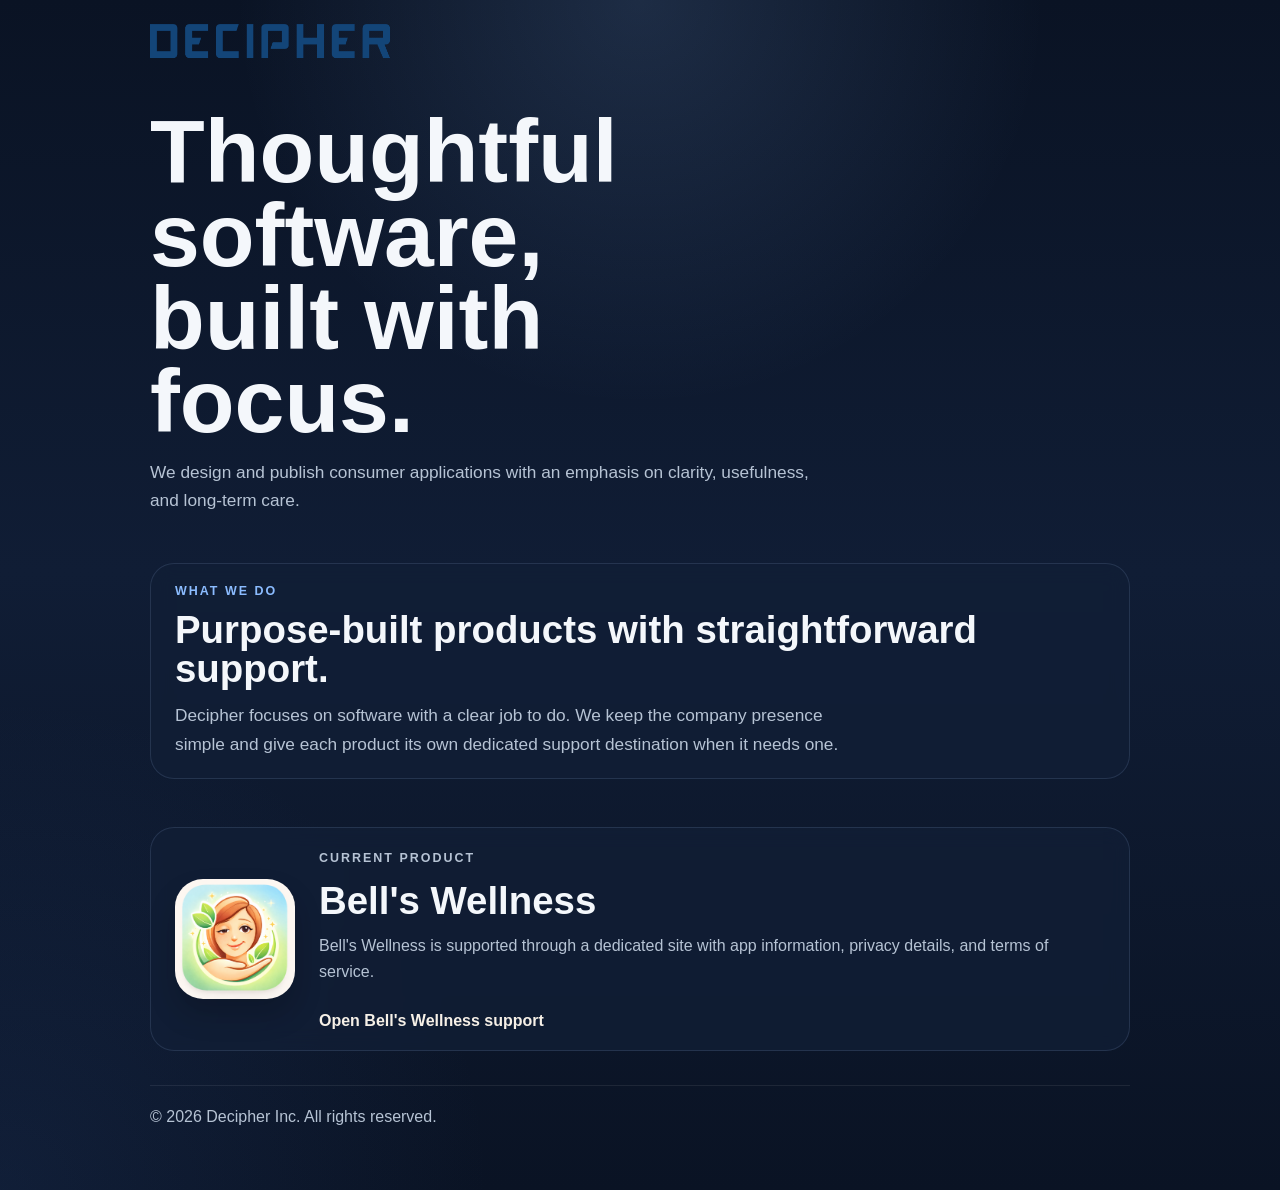
==== index.html @ 93eb4d35 "Set explicit homepage spacing" ====
<!doctype html>
<html lang="en">
  <head>
    <meta charset="UTF-8" />
    <meta name="viewport" content="width=device-width, initial-scale=1.0" />
    <meta
      name="description"
      content="Decipher Inc. builds thoughtful software products."
    />
    <title>Decipher Inc.</title>
    <link rel="stylesheet" href="/assets/site.css?v=20260409-3" />
  </head>
  <body>
    <div class="page-shell">
      <header class="site-header">
        <a class="brand" href="/" aria-label="Decipher Inc. home">
          <img class="brand-logo" src="/assets/decipher-logo.png" alt="Decipher Inc." />
        </a>
      </header>

      <main>
        <section class="hero" aria-labelledby="hero-title">
          <h1 id="hero-title">Thoughtful software, built with focus.</h1>
          <p class="hero-text">
            We design and publish consumer applications with an emphasis on
            clarity, usefulness, and long-term care.
          </p>
        </section>

        <section class="company-note" aria-labelledby="company-note-title">
          <p class="eyebrow">What We Do</p>
          <h2 id="company-note-title">Purpose-built products with straightforward support.</h2>
          <p class="hero-text">
            Decipher focuses on software with a clear job to do. We keep the
            company presence simple and give each product its own dedicated
            support destination when it needs one.
          </p>
        </section>

        <section class="product-section" id="product" aria-labelledby="current-product">
          <img
            class="product-icon"
            src="/assets/bellswellness-app-icon.png"
            alt="Bell's Wellness app icon"
          />

          <div class="product-content">
            <p class="eyebrow">Current Product</p>
            <h2 id="current-product">Bell's Wellness</h2>
            <p>
              Bell's Wellness is supported through a dedicated site with app
              information, privacy details, and terms of service.
            </p>
            <a class="text-link" href="https://bellswellness.decipherbrands.com">Open Bell's Wellness support</a>
          </div>
        </section>
      </main>

      <footer class="site-footer">
        <p>&copy; 2026 Decipher Inc. All rights reserved.</p>
      </footer>
    </div>
  </body>
</html>
---- assets/site.css ----
:root {
  --bg: #0a1324;
  --bg-alt: #101d35;
  --panel: rgba(18, 31, 55, 0.76);
  --line: rgba(141, 172, 218, 0.16);
  --text: #f4f7fb;
  --muted: #b6c3d4;
  --signal: #8bbcff;
  --soft: rgba(139, 188, 255, 0.1);
  --cream: #f6f0e7;
}

* {
  box-sizing: border-box;
}

html {
  scroll-behavior: smooth;
}

body {
  margin: 0;
  min-height: 100vh;
  font-family: "Avenir Next", "Segoe UI", sans-serif;
  color: var(--text);
  background:
    radial-gradient(circle at top center, rgba(139, 188, 255, 0.15), transparent 30%),
    radial-gradient(circle at bottom left, rgba(47, 82, 145, 0.18), transparent 28%),
    linear-gradient(180deg, var(--bg) 0%, var(--bg-alt) 48%, var(--bg) 100%);
}

a {
  color: inherit;
}

.page-shell {
  width: min(980px, calc(100% - 28px));
  margin: 0 auto;
  padding: 24px 0 44px;
}

.site-header,
.hero,
.company-note,
.product-section,
.site-footer {
  animation: fade-up 520ms ease both;
}

.site-header {
  margin-bottom: 48px;
}

.brand {
  display: inline-flex;
  align-items: center;
}

.brand-logo {
  width: min(42vw, 240px);
  display: block;
}

.page-shell main {
  display: flex;
  flex-direction: column;
  gap: 48px;
}

.hero {
  min-height: auto;
  display: flex;
  flex-direction: column;
  justify-content: flex-start;
  padding: 0;
}

.eyebrow {
  margin: 0 0 12px;
  text-transform: uppercase;
  letter-spacing: 0.16em;
  font-size: 0.78rem;
  font-weight: 700;
  color: var(--signal);
}

h1,
h2,
p,
ul {
  margin-top: 0;
}

h1 {
  font-size: clamp(3.2rem, 7vw, 6rem);
  line-height: 0.93;
  margin-bottom: 14px;
  max-width: 11ch;
}

h2 {
  font-size: clamp(1.8rem, 3vw, 2.6rem);
  line-height: 1.04;
  margin-bottom: 12px;
}

.hero-text,
.product-content p,
.site-footer {
  color: var(--muted);
  line-height: 1.65;
}

.hero-text {
  max-width: 42rem;
  font-size: 1.08rem;
  margin-bottom: 0;
}

.company-note,
.product-section {
  border: 1px solid var(--line);
  border-radius: 24px;
  background: var(--panel);
  backdrop-filter: blur(10px);
}

.company-note {
  margin: 0;
  padding: 20px 24px;
}

.product-section {
  display: grid;
  grid-template-columns: 120px minmax(0, 1fr);
  gap: 24px;
  align-items: center;
  padding: 20px 24px;
}

.product-icon {
  width: 100%;
  border-radius: 28px;
  display: block;
  box-shadow: 0 16px 28px rgba(0, 0, 0, 0.18);
}

.text-link,
.site-footer a {
  color: var(--cream);
  text-decoration: none;
}

.text-link {
  display: inline-block;
  margin-top: 10px;
  font-weight: 700;
}

.text-link:hover,
.text-link:focus-visible,
.site-footer a:hover,
.site-footer a:focus-visible {
  color: #ffffff;
}

.site-footer {
  display: block;
  margin-top: 34px;
  padding-top: 18px;
  border-top: 1px solid rgba(255, 255, 255, 0.08);
}

@keyframes fade-up {
  from {
    opacity: 0;
    transform: translateY(14px);
  }

  to {
    opacity: 1;
    transform: translateY(0);
  }
}

@media (max-width: 820px) {
  .product-section,
  .site-footer {
    grid-template-columns: 1fr;
  }

  .hero {
    padding: 0;
  }

  .brand-logo {
    width: min(58vw, 240px);
  }

  .product-icon {
    max-width: 108px;
  }
}
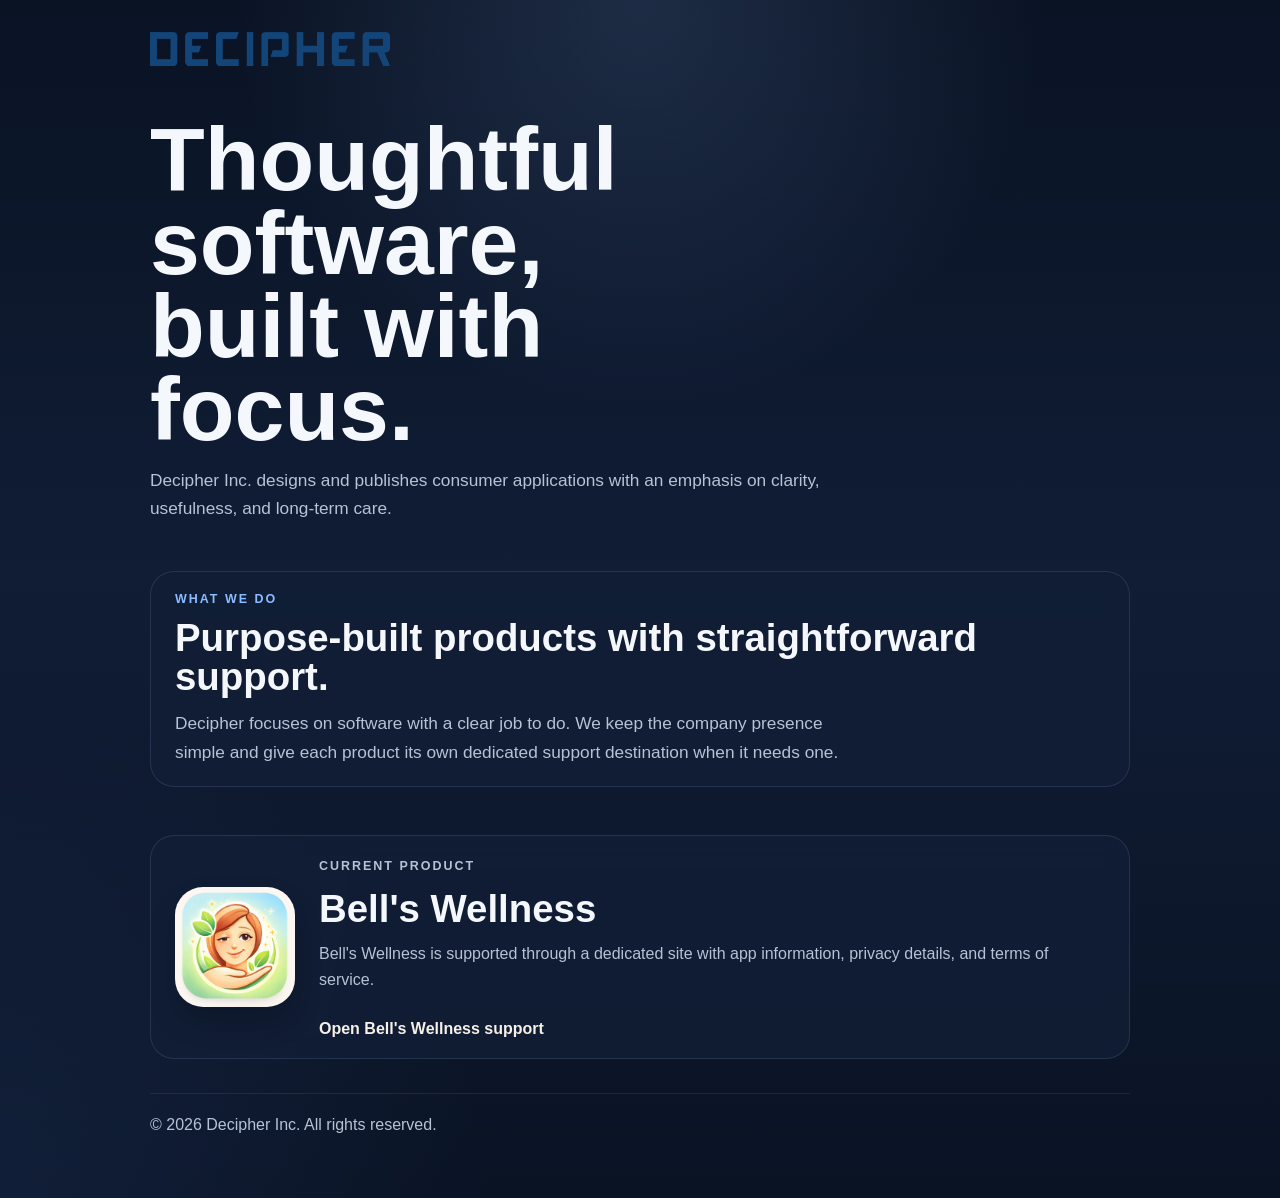
==== commit 730bc160: "Restore hero company name and top padding" ====
--- a/index.html
+++ b/index.html
@@ -8,7 +8,7 @@
       content="Decipher Inc. builds thoughtful software products."
     />
     <title>Decipher Inc.</title>
-    <link rel="stylesheet" href="/assets/site.css?v=20260409-3" />
+    <link rel="stylesheet" href="/assets/site.css?v=20260409-4" />
   </head>
   <body>
     <div class="page-shell">
@@ -22,8 +22,8 @@
         <section class="hero" aria-labelledby="hero-title">
           <h1 id="hero-title">Thoughtful software, built with focus.</h1>
           <p class="hero-text">
-            We design and publish consumer applications with an emphasis on
-            clarity, usefulness, and long-term care.
+            Decipher Inc. designs and publishes consumer applications with an
+            emphasis on clarity, usefulness, and long-term care.
           </p>
         </section>
 
--- a/assets/site.css
+++ b/assets/site.css
@@ -36,7 +36,7 @@
 .page-shell {
   width: min(980px, calc(100% - 28px));
   margin: 0 auto;
-  padding: 24px 0 44px;
+  padding: 32px 0 44px;
 }
 
 .site-header,
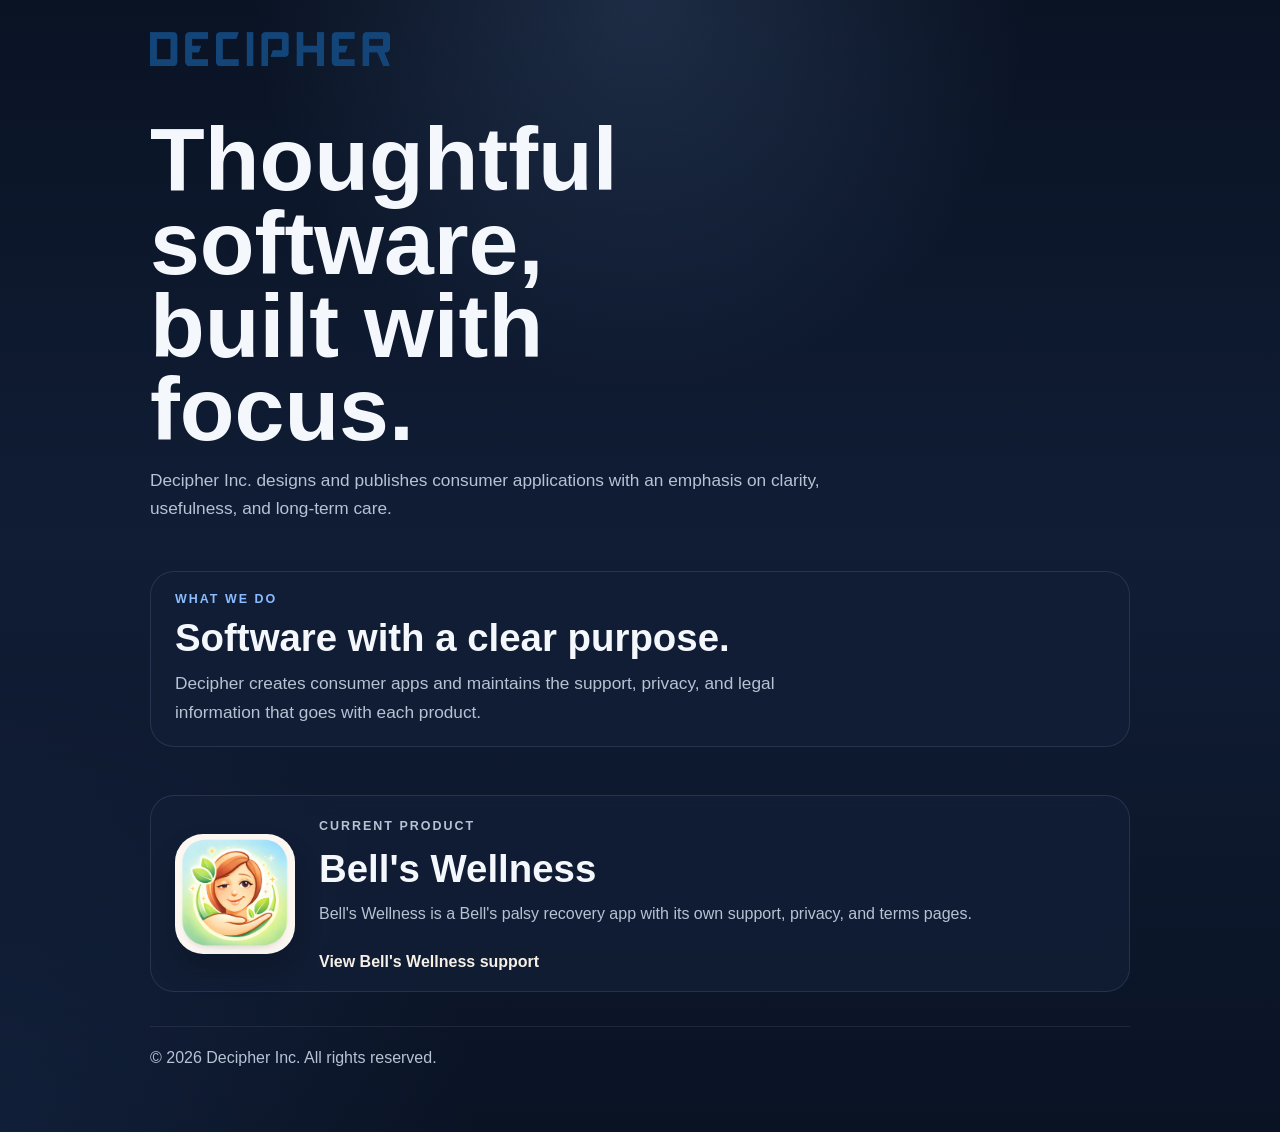
==== commit e3a3643b: "Rewrite homepage card copy" ====
--- a/index.html
+++ b/index.html
@@ -8,7 +8,7 @@
       content="Decipher Inc. builds thoughtful software products."
     />
     <title>Decipher Inc.</title>
-    <link rel="stylesheet" href="/assets/site.css?v=20260409-4" />
+    <link rel="stylesheet" href="/assets/site.css?v=20260409-5" />
   </head>
   <body>
     <div class="page-shell">
@@ -29,11 +29,10 @@
 
         <section class="company-note" aria-labelledby="company-note-title">
           <p class="eyebrow">What We Do</p>
-          <h2 id="company-note-title">Purpose-built products with straightforward support.</h2>
+          <h2 id="company-note-title">Software with a clear purpose.</h2>
           <p class="hero-text">
-            Decipher focuses on software with a clear job to do. We keep the
-            company presence simple and give each product its own dedicated
-            support destination when it needs one.
+            Decipher creates consumer apps and maintains the support, privacy,
+            and legal information that goes with each product.
           </p>
         </section>
 
@@ -48,10 +47,10 @@
             <p class="eyebrow">Current Product</p>
             <h2 id="current-product">Bell's Wellness</h2>
             <p>
-              Bell's Wellness is supported through a dedicated site with app
-              information, privacy details, and terms of service.
+              Bell's Wellness is a Bell's palsy recovery app with its own
+              support, privacy, and terms pages.
             </p>
-            <a class="text-link" href="https://bellswellness.decipherbrands.com">Open Bell's Wellness support</a>
+            <a class="text-link" href="https://bellswellness.decipherbrands.com">View Bell's Wellness support</a>
           </div>
         </section>
       </main>
--- a/assets/site.css
+++ b/assets/site.css
@@ -102,6 +102,7 @@
   font-size: clamp(1.8rem, 3vw, 2.6rem);
   line-height: 1.04;
   margin-bottom: 12px;
+  text-wrap: balance;
 }
 
 .hero-text,
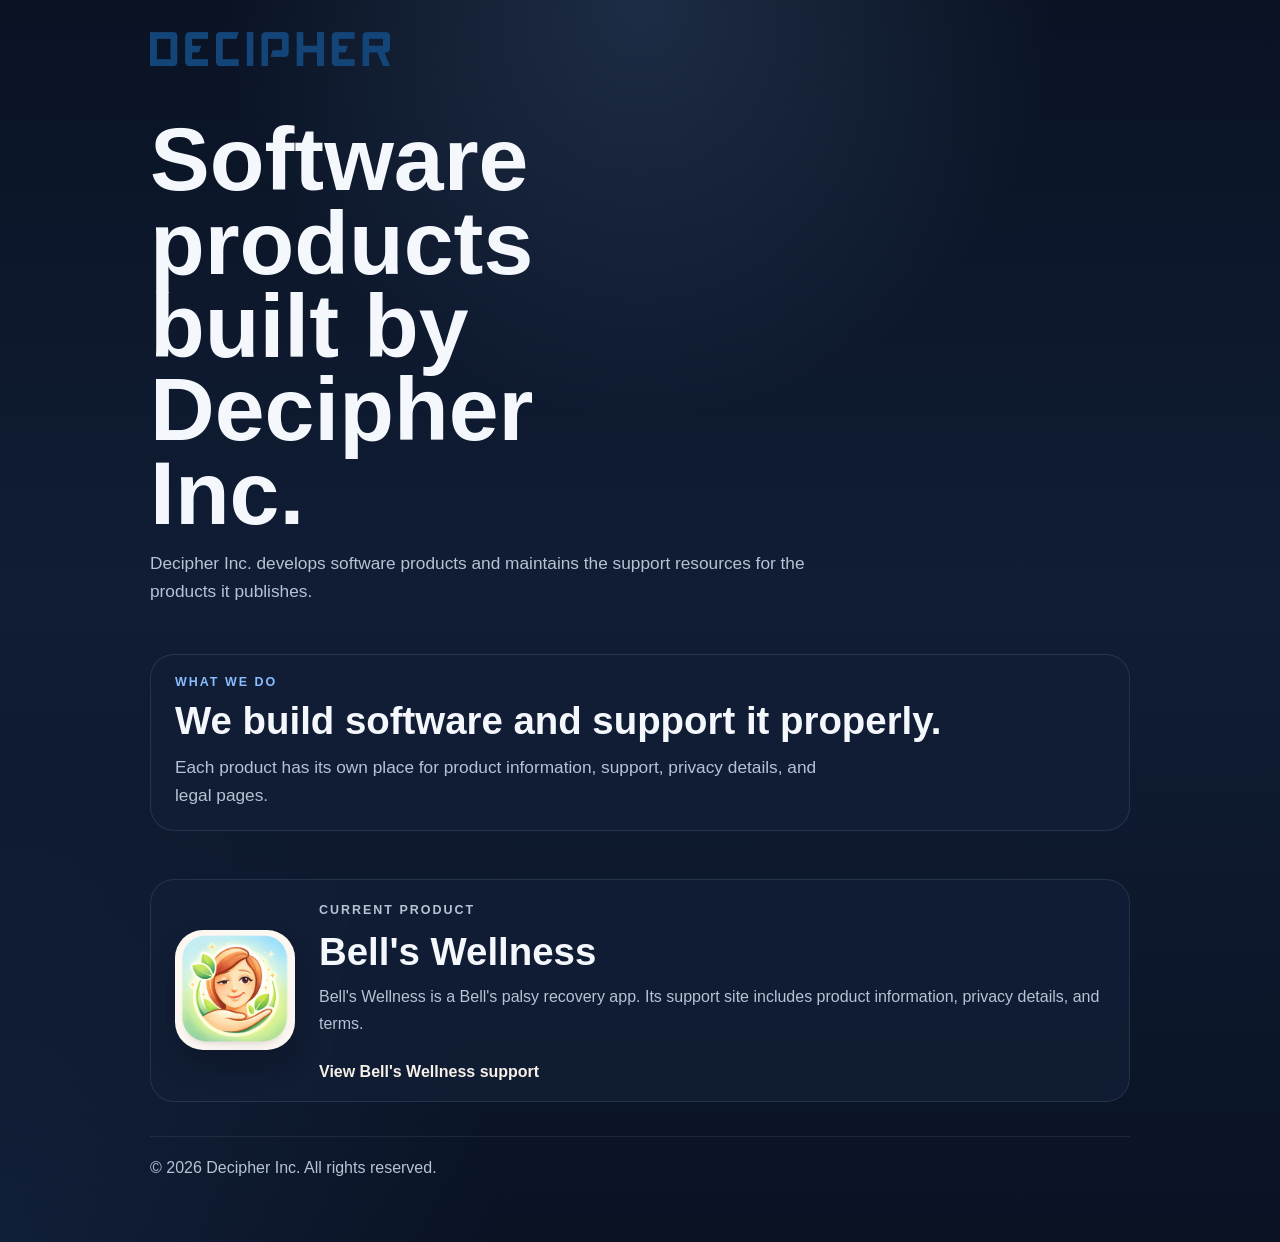
==== commit 54406aa1: "Simplify homepage language" ====
--- a/index.html
+++ b/index.html
@@ -5,7 +5,7 @@
     <meta name="viewport" content="width=device-width, initial-scale=1.0" />
     <meta
       name="description"
-      content="Decipher Inc. builds thoughtful software products."
+      content="Decipher Inc. develops software products."
     />
     <title>Decipher Inc.</title>
     <link rel="stylesheet" href="/assets/site.css?v=20260409-5" />
@@ -20,19 +20,19 @@
 
       <main>
         <section class="hero" aria-labelledby="hero-title">
-          <h1 id="hero-title">Thoughtful software, built with focus.</h1>
+          <h1 id="hero-title">Software products built by Decipher Inc.</h1>
           <p class="hero-text">
-            Decipher Inc. designs and publishes consumer applications with an
-            emphasis on clarity, usefulness, and long-term care.
+            Decipher Inc. develops software products and maintains the support
+            resources for the products it publishes.
           </p>
         </section>
 
         <section class="company-note" aria-labelledby="company-note-title">
           <p class="eyebrow">What We Do</p>
-          <h2 id="company-note-title">Software with a clear purpose.</h2>
+          <h2 id="company-note-title">We build software and support it properly.</h2>
           <p class="hero-text">
-            Decipher creates consumer apps and maintains the support, privacy,
-            and legal information that goes with each product.
+            Each product has its own place for product information, support,
+            privacy details, and legal pages.
           </p>
         </section>
 
@@ -47,8 +47,8 @@
             <p class="eyebrow">Current Product</p>
             <h2 id="current-product">Bell's Wellness</h2>
             <p>
-              Bell's Wellness is a Bell's palsy recovery app with its own
-              support, privacy, and terms pages.
+              Bell's Wellness is a Bell's palsy recovery app. Its support site
+              includes product information, privacy details, and terms.
             </p>
             <a class="text-link" href="https://bellswellness.decipherbrands.com">View Bell's Wellness support</a>
           </div>
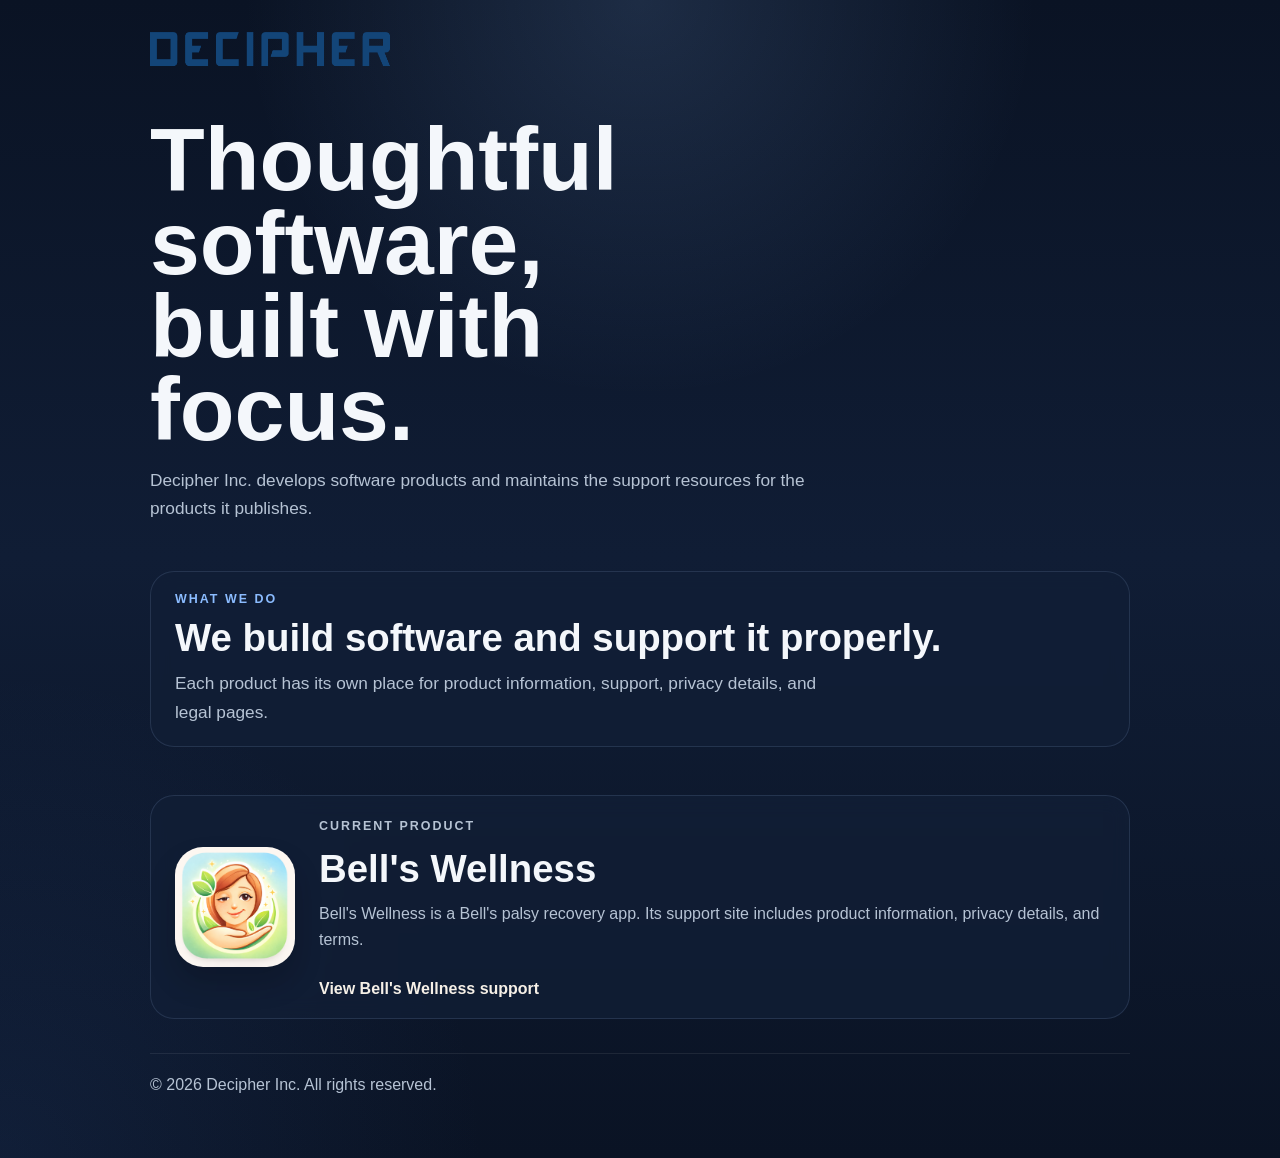
==== commit 62324f60: "Restore homepage hero headline" ====
--- a/index.html
+++ b/index.html
@@ -20,7 +20,7 @@
 
       <main>
         <section class="hero" aria-labelledby="hero-title">
-          <h1 id="hero-title">Software products built by Decipher Inc.</h1>
+          <h1 id="hero-title">Thoughtful software, built with focus.</h1>
           <p class="hero-text">
             Decipher Inc. develops software products and maintains the support
             resources for the products it publishes.
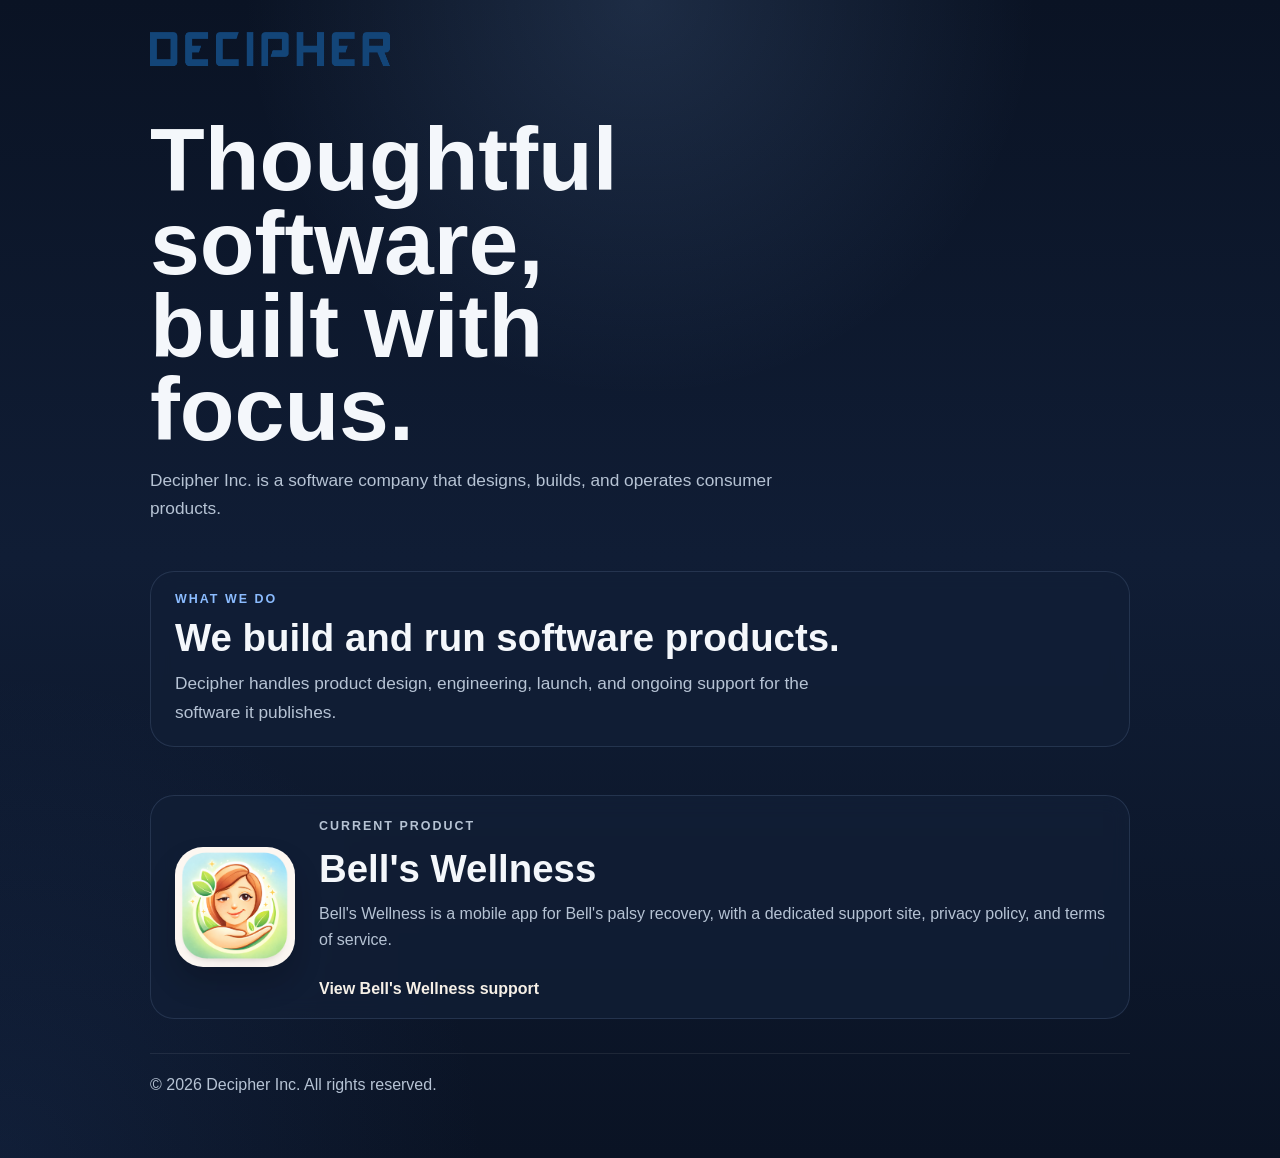
==== commit 0f25560f: "Rewrite homepage company copy" ====
--- a/index.html
+++ b/index.html
@@ -22,17 +22,17 @@
         <section class="hero" aria-labelledby="hero-title">
           <h1 id="hero-title">Thoughtful software, built with focus.</h1>
           <p class="hero-text">
-            Decipher Inc. develops software products and maintains the support
-            resources for the products it publishes.
+            Decipher Inc. is a software company that designs, builds, and
+            operates consumer products.
           </p>
         </section>
 
         <section class="company-note" aria-labelledby="company-note-title">
           <p class="eyebrow">What We Do</p>
-          <h2 id="company-note-title">We build software and support it properly.</h2>
+          <h2 id="company-note-title">We build and run software products.</h2>
           <p class="hero-text">
-            Each product has its own place for product information, support,
-            privacy details, and legal pages.
+            Decipher handles product design, engineering, launch, and ongoing
+            support for the software it publishes.
           </p>
         </section>
 
@@ -47,8 +47,8 @@
             <p class="eyebrow">Current Product</p>
             <h2 id="current-product">Bell's Wellness</h2>
             <p>
-              Bell's Wellness is a Bell's palsy recovery app. Its support site
-              includes product information, privacy details, and terms.
+              Bell's Wellness is a mobile app for Bell's palsy recovery, with a
+              dedicated support site, privacy policy, and terms of service.
             </p>
             <a class="text-link" href="https://bellswellness.decipherbrands.com">View Bell's Wellness support</a>
           </div>
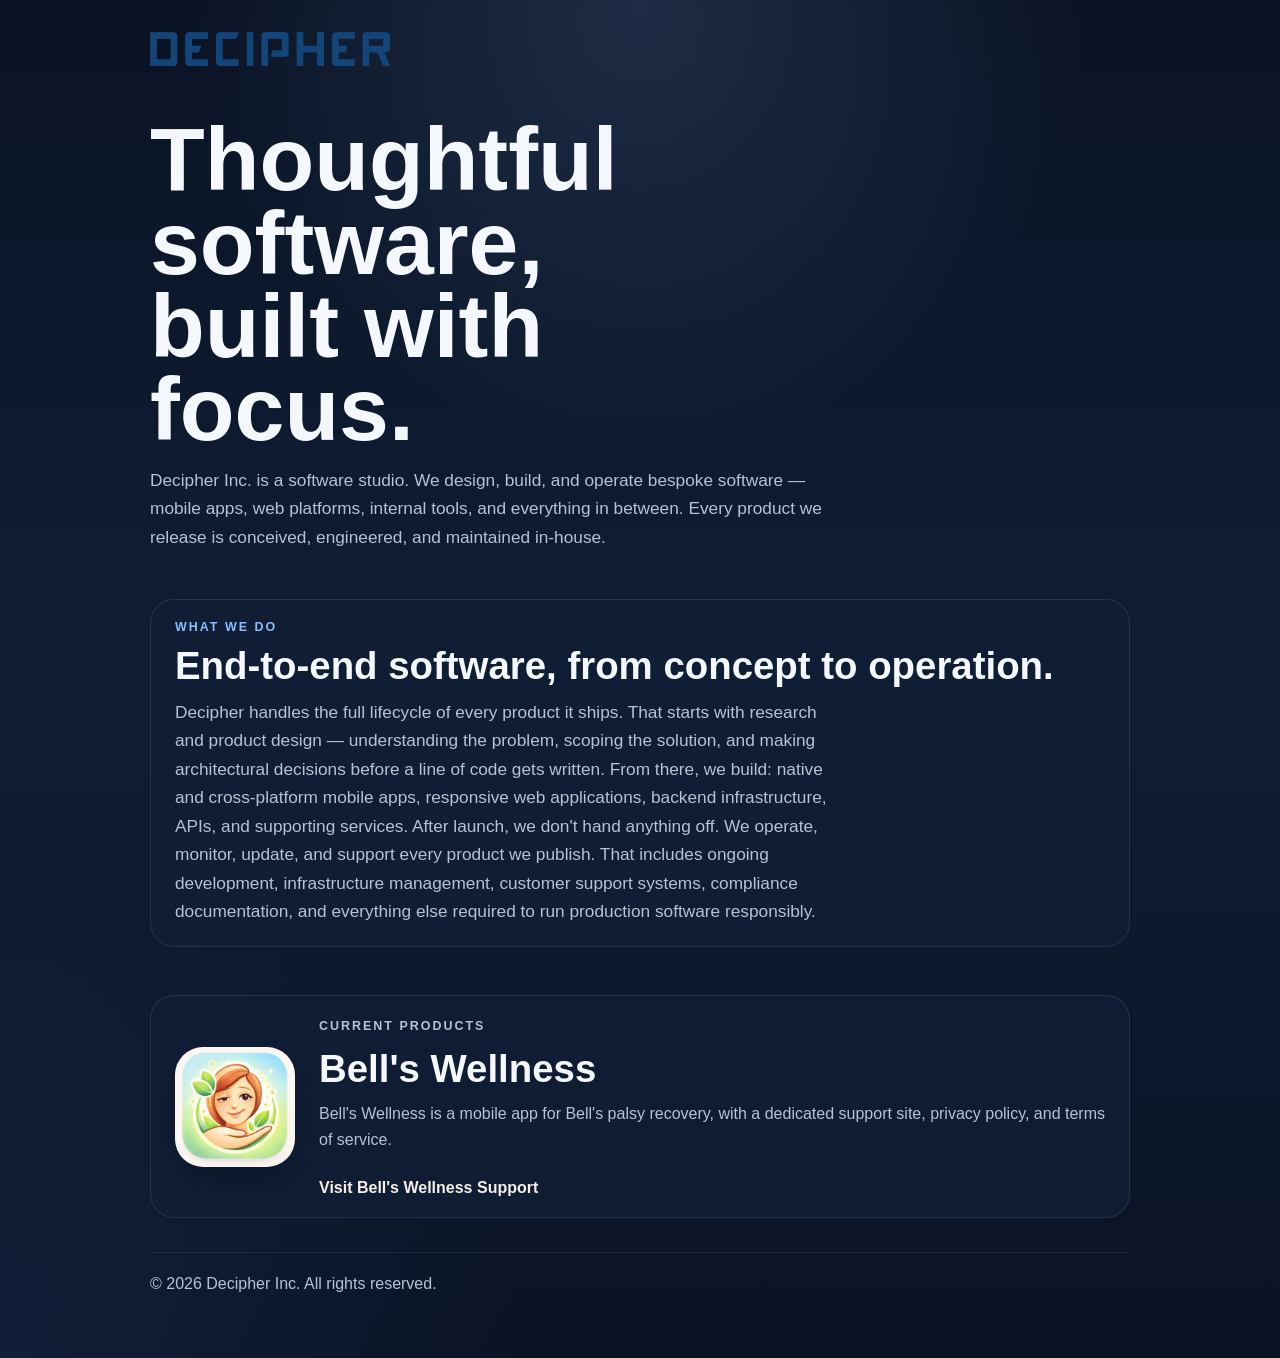
==== commit 89f1c054: "Apply approved homepage copy" ====
--- a/index.html
+++ b/index.html
@@ -22,17 +22,28 @@
         <section class="hero" aria-labelledby="hero-title">
           <h1 id="hero-title">Thoughtful software, built with focus.</h1>
           <p class="hero-text">
-            Decipher Inc. is a software company that designs, builds, and
-            operates consumer products.
+            Decipher Inc. is a software studio. We design, build, and operate
+            bespoke software — mobile apps, web platforms, internal tools, and
+            everything in between. Every product we release is conceived,
+            engineered, and maintained in-house.
           </p>
         </section>
 
         <section class="company-note" aria-labelledby="company-note-title">
           <p class="eyebrow">What We Do</p>
-          <h2 id="company-note-title">We build and run software products.</h2>
+          <h2 id="company-note-title">End-to-end software, from concept to operation.</h2>
           <p class="hero-text">
-            Decipher handles product design, engineering, launch, and ongoing
-            support for the software it publishes.
+            Decipher handles the full lifecycle of every product it ships. That
+            starts with research and product design — understanding the
+            problem, scoping the solution, and making architectural decisions
+            before a line of code gets written. From there, we build: native
+            and cross-platform mobile apps, responsive web applications,
+            backend infrastructure, APIs, and supporting services. After
+            launch, we don't hand anything off. We operate, monitor, update,
+            and support every product we publish. That includes ongoing
+            development, infrastructure management, customer support systems,
+            compliance documentation, and everything else required to run
+            production software responsibly.
           </p>
         </section>
 
@@ -44,13 +55,12 @@
           />
 
           <div class="product-content">
-            <p class="eyebrow">Current Product</p>
+            <p class="eyebrow">Current Products</p>
             <h2 id="current-product">Bell's Wellness</h2>
             <p>
-              Bell's Wellness is a mobile app for Bell's palsy recovery, with a
-              dedicated support site, privacy policy, and terms of service.
+              Bell's Wellness is a mobile app for Bell's palsy recovery, with a dedicated support site, privacy policy, and terms of service.
             </p>
-            <a class="text-link" href="https://bellswellness.decipherbrands.com">View Bell's Wellness support</a>
+            <a class="text-link" href="https://bellswellness.decipherbrands.com">Visit Bell's Wellness Support</a>
           </div>
         </section>
       </main>
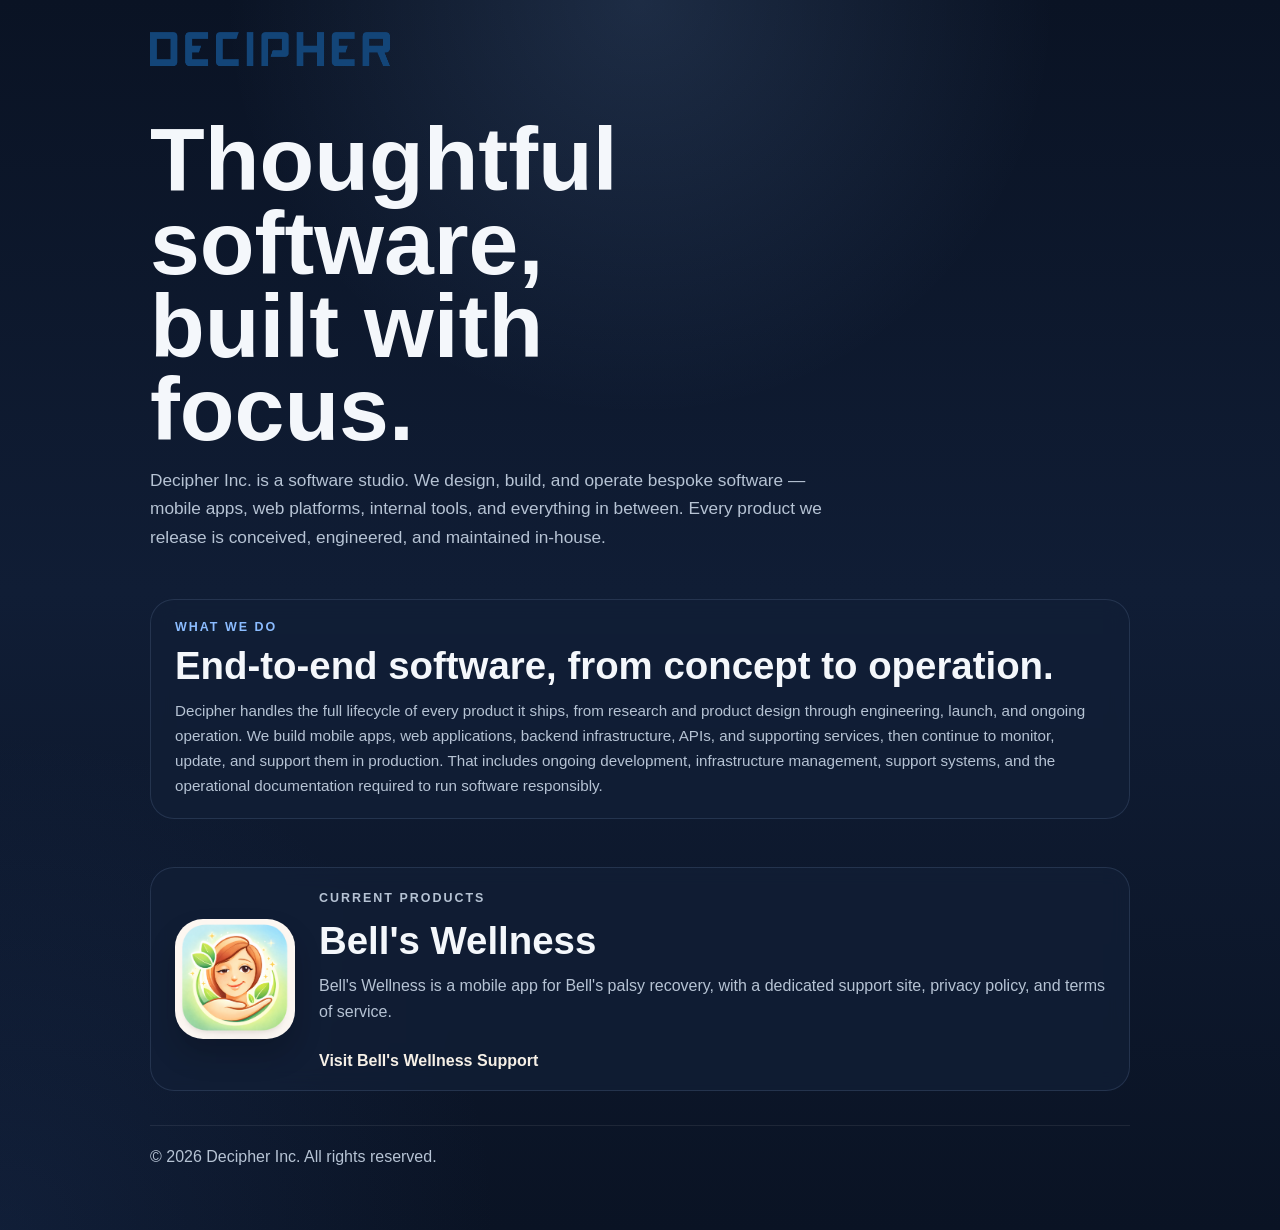
==== commit 4b164216: "Shorten company note copy" ====
--- a/index.html
+++ b/index.html
@@ -8,7 +8,7 @@
       content="Decipher Inc. develops software products."
     />
     <title>Decipher Inc.</title>
-    <link rel="stylesheet" href="/assets/site.css?v=20260409-5" />
+    <link rel="stylesheet" href="/assets/site.css?v=20260409-6" />
   </head>
   <body>
     <div class="page-shell">
@@ -32,18 +32,15 @@
         <section class="company-note" aria-labelledby="company-note-title">
           <p class="eyebrow">What We Do</p>
           <h2 id="company-note-title">End-to-end software, from concept to operation.</h2>
-          <p class="hero-text">
-            Decipher handles the full lifecycle of every product it ships. That
-            starts with research and product design — understanding the
-            problem, scoping the solution, and making architectural decisions
-            before a line of code gets written. From there, we build: native
-            and cross-platform mobile apps, responsive web applications,
-            backend infrastructure, APIs, and supporting services. After
-            launch, we don't hand anything off. We operate, monitor, update,
-            and support every product we publish. That includes ongoing
-            development, infrastructure management, customer support systems,
-            compliance documentation, and everything else required to run
-            production software responsibly.
+          <p class="hero-text company-note-text">
+            Decipher handles the full lifecycle of every product it ships, from
+            research and product design through engineering, launch, and
+            ongoing operation. We build mobile apps, web applications, backend
+            infrastructure, APIs, and supporting services, then continue to
+            monitor, update, and support them in production. That includes
+            ongoing development, infrastructure management, support systems,
+            and the operational documentation required to run software
+            responsibly.
           </p>
         </section>
 
--- a/assets/site.css
+++ b/assets/site.css
@@ -118,6 +118,11 @@
   margin-bottom: 0;
 }
 
+.company-note-text {
+  max-width: none;
+  font-size: 0.95rem;
+}
+
 .company-note,
 .product-section {
   border: 1px solid var(--line);
